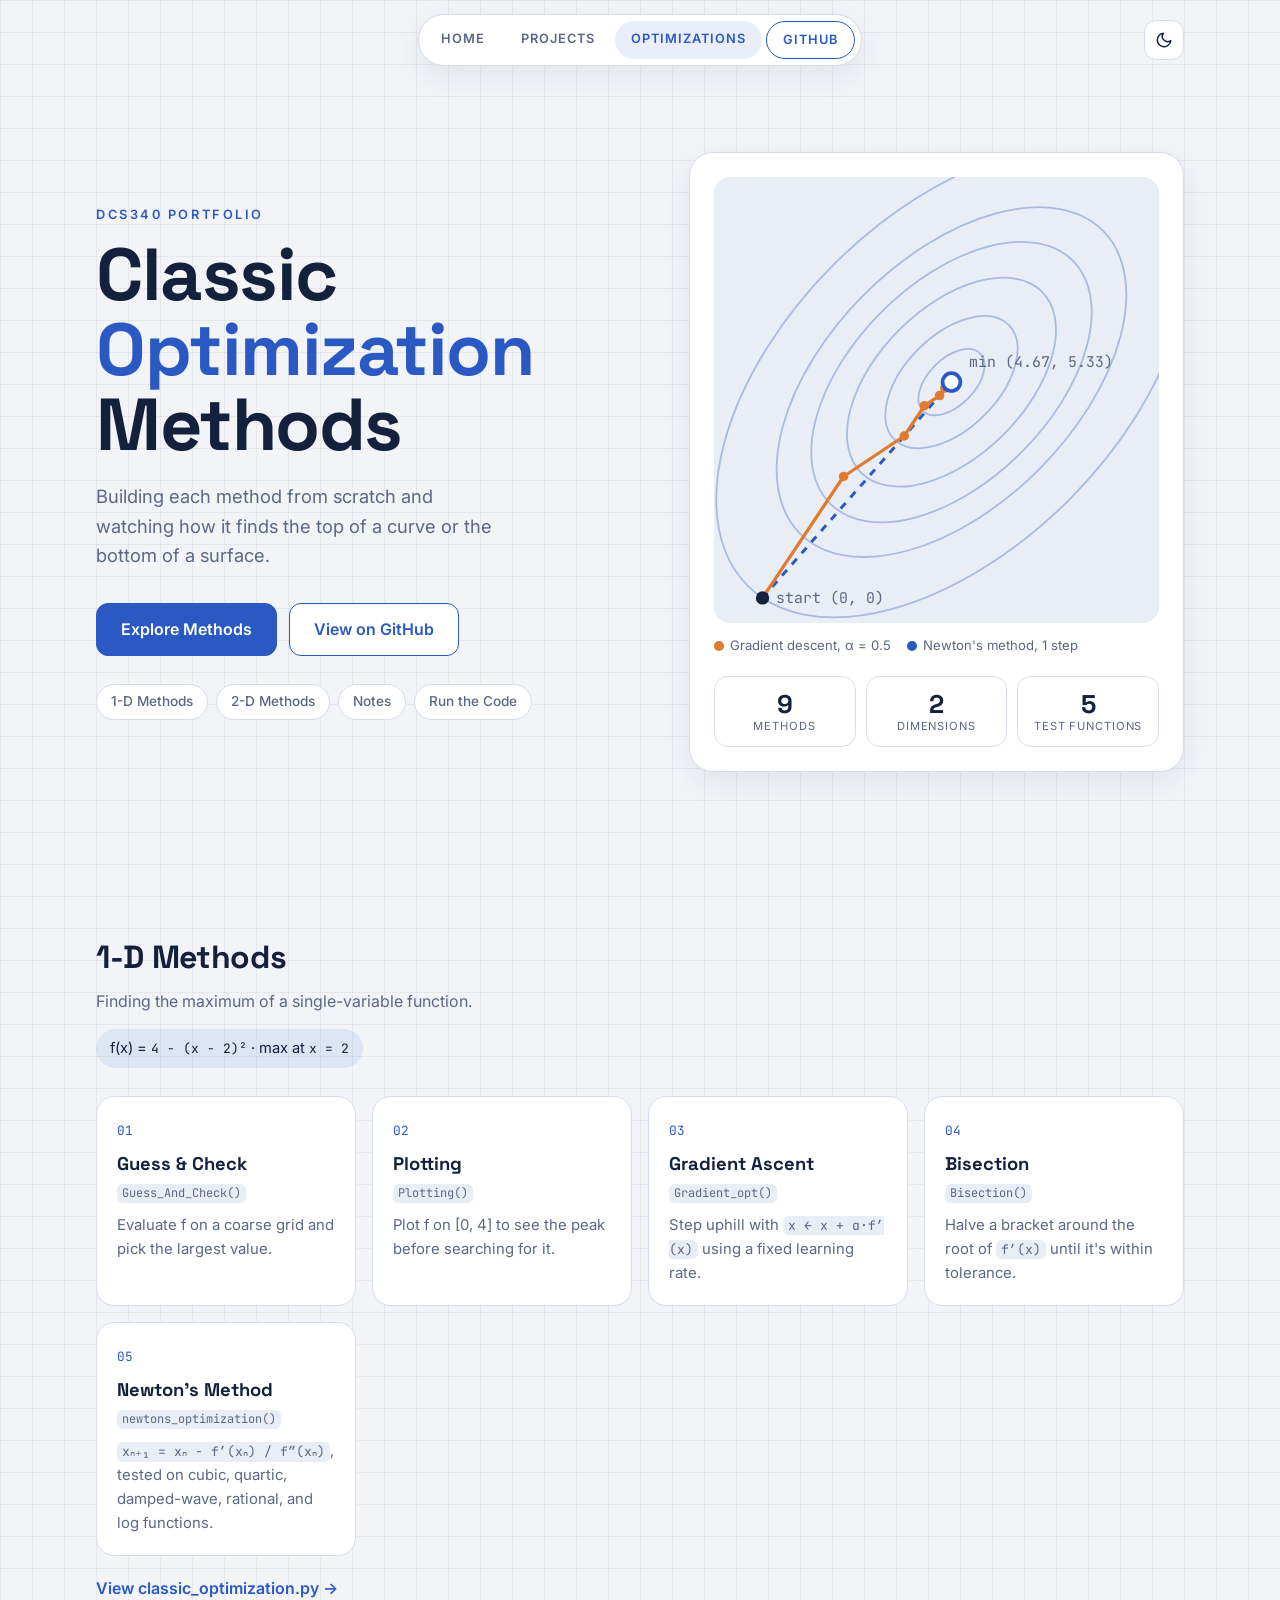
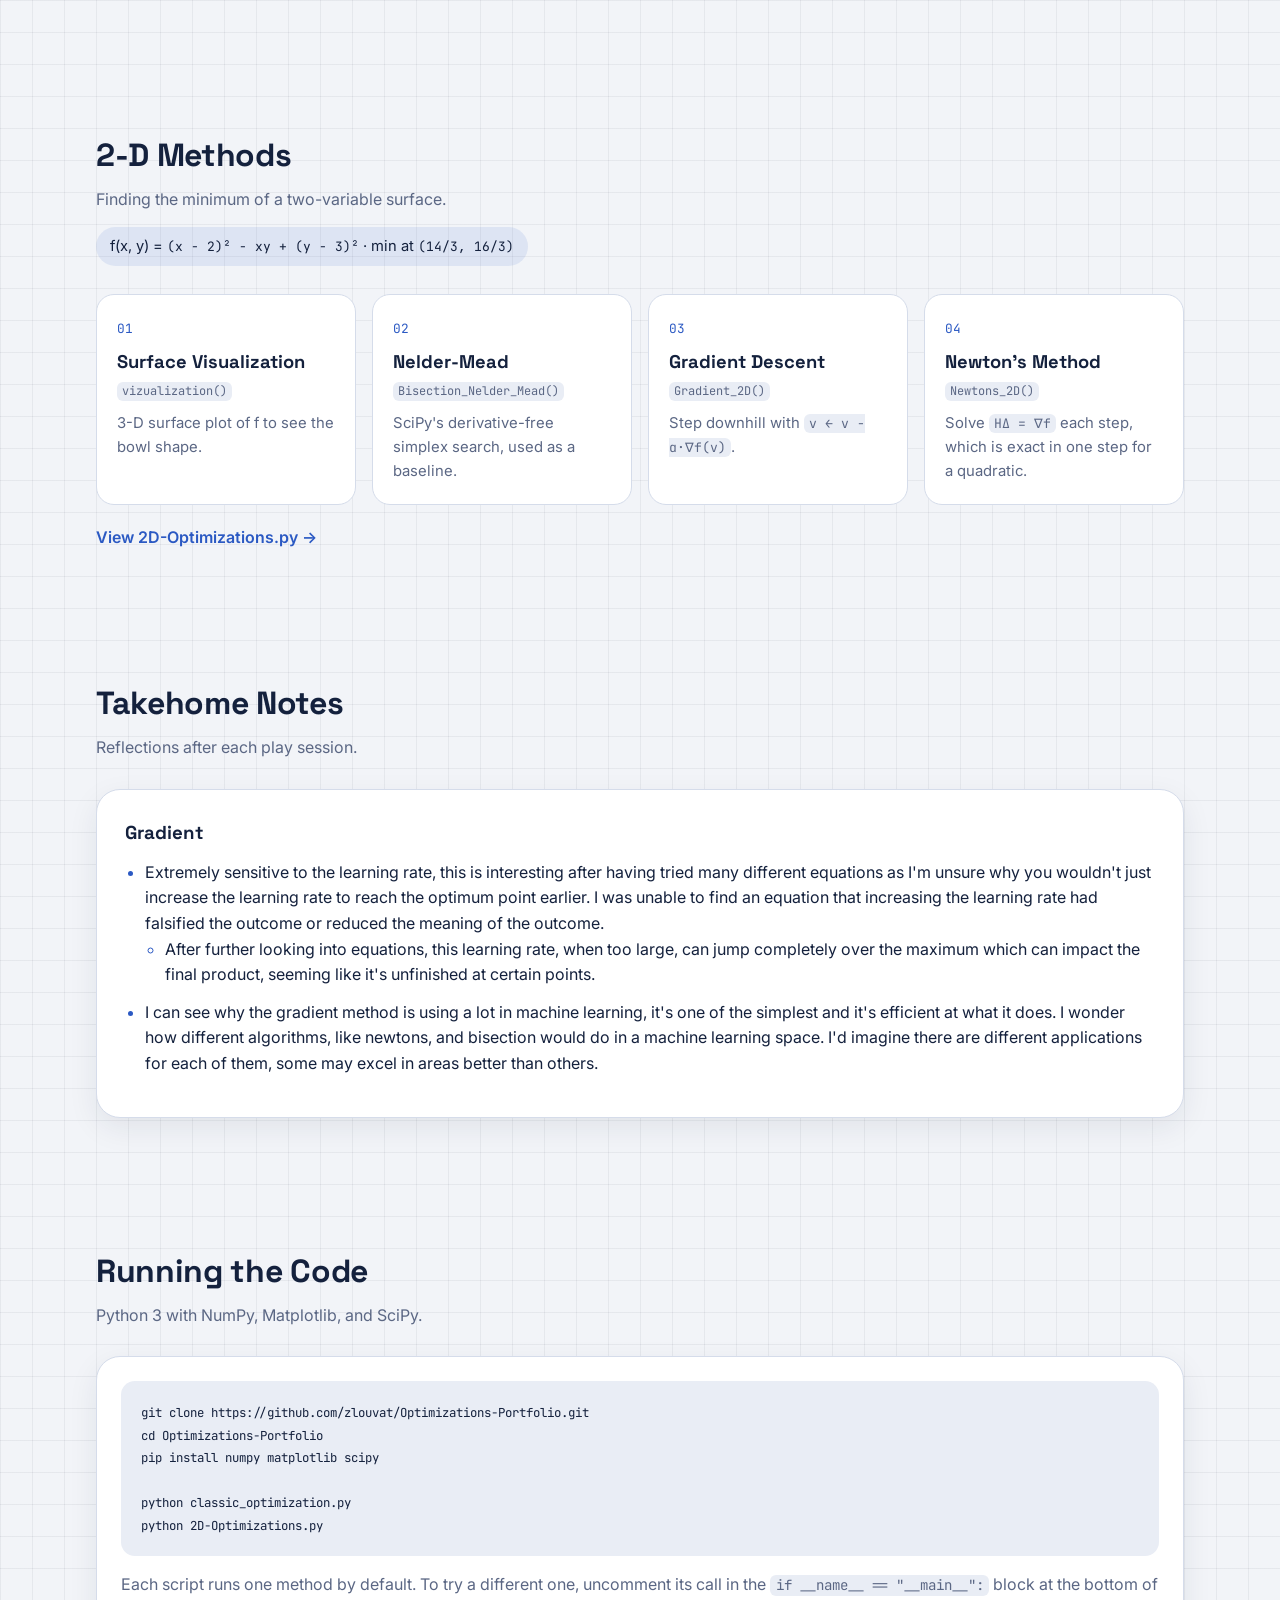
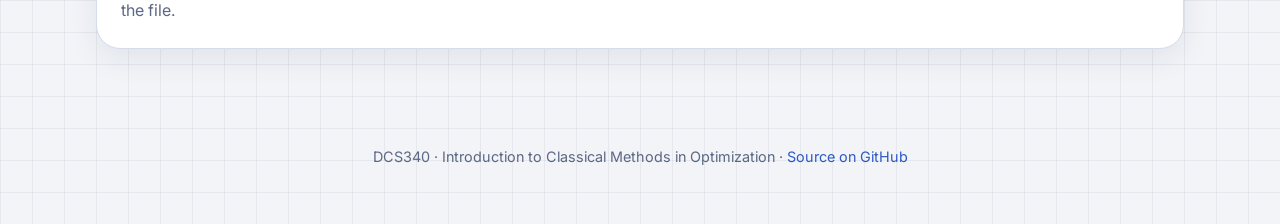
==== optimizations/index.html @ 05fedc68 "Turn landing page into a project hub; move optimizations to its own page" ====
<!DOCTYPE html>
<html lang="en">
<head>
  <meta charset="UTF-8">
  <meta name="viewport" content="width=device-width, initial-scale=1.0">
  <title>Optimizations</title>
  <meta name="description" content="Classic optimization methods explored in 1-D and 2-D.">
  <link rel="preconnect" href="https://fonts.googleapis.com">
  <link rel="preconnect" href="https://fonts.gstatic.com" crossorigin>
  <link href="https://fonts.googleapis.com/css2?family=Space+Grotesk:wght@500;700&family=Inter:wght@400;500;600&family=JetBrains+Mono:wght@400;500&display=swap" rel="stylesheet">
  <link rel="stylesheet" href="../style.css">
  <script>
    try {
      var saved = localStorage.getItem("theme");
      if (saved) document.documentElement.setAttribute("data-theme", saved);
    } catch (e) {}
  </script>
</head>
<body>
  <div class="topbar">
    <div class="wrap">
      <nav class="pill-nav">
        <a href="../">Home</a>
        <a href="../#projects">Projects</a>
        <a class="active" href="../optimizations/">Optimizations</a>
        <a class="gh" href="https://github.com/zlouvat">GitHub</a>
      </nav>
      <button class="theme-btn" id="theme-btn" aria-label="Toggle dark mode">
        <svg width="18" height="18" viewBox="0 0 24 24" fill="none" stroke="currentColor" stroke-width="2" stroke-linecap="round" stroke-linejoin="round"><path d="M21 12.79A9 9 0 1 1 11.21 3 7 7 0 0 0 21 12.79z"/></svg>
      </button>
    </div>
  </div>

  <main class="wrap" id="top">
    <div class="hero">
      <div>
        <p class="eyebrow">DCS340 Portfolio</p>
        <h1>Classic <span>Optimization</span> Methods</h1>
        <p class="sub">Building each method from scratch and watching how it finds the top of a curve or the bottom of a surface.</p>
        <div class="btns">
          <a class="btn primary" href="#one-d">Explore Methods</a>
          <a class="btn ghost" href="https://github.com/zlouvat/Optimizations-Portfolio">View on GitHub</a>
        </div>
        <nav class="subnav">
          <a href="#one-d">1-D Methods</a>
          <a href="#two-d">2-D Methods</a>
          <a href="#notes">Notes</a>
          <a href="#running">Run the Code</a>
        </nav>
      </div>

      <div class="panel">
        <div class="plot">
          <svg viewBox="0 0 300 300" role="img" aria-label="Contour plot of f(x, y) = (x - 2)^2 - xy + (y - 3)^2 with gradient descent and Newton paths from (0, 0) to the minimum">
            <g fill="none" stroke="var(--contour)" stroke-width="1.2" transform="rotate(-45 160 138.2)">
              <ellipse cx="160" cy="138.2" rx="27.3" ry="15.7"/>
              <ellipse cx="160" cy="138.2" rx="54.5" ry="31.5"/>
              <ellipse cx="160" cy="138.2" rx="86.2" ry="49.8"/>
              <ellipse cx="160" cy="138.2" rx="115.7" ry="66.8"/>
              <ellipse cx="160" cy="138.2" rx="144.3" ry="83.3"/>
              <ellipse cx="160" cy="138.2" rx="194.1" ry="112.1"/>
            </g>
            <line x1="32.7" y1="283.6" x2="160" y2="138.2" stroke="var(--accent)" stroke-width="2" stroke-dasharray="5 5"/>
            <polyline fill="none" stroke="var(--path)" stroke-width="2.2" stroke-linejoin="round"
              points="32.7,283.6 87.3,201.8 128.2,174.5 141.8,154.1 152.0,147.3 155.5,142.2 158.0,140.5 158.9,139.2 159.5,138.8 160,138.2"/>
            <g fill="var(--path)">
              <circle cx="87.3" cy="201.8" r="3.2"/>
              <circle cx="128.2" cy="174.5" r="3.2"/>
              <circle cx="141.8" cy="154.1" r="3.2"/>
              <circle cx="152.0" cy="147.3" r="3.2"/>
              <circle cx="155.5" cy="142.2" r="3.2"/>
            </g>
            <circle cx="32.7" cy="283.6" r="4.5" fill="var(--text)"/>
            <circle cx="160" cy="138.2" r="6" fill="var(--surface)" stroke="var(--accent)" stroke-width="2.5"/>
            <text x="42" y="287" font-family="JetBrains Mono, monospace" font-size="10" fill="var(--muted)">start (0, 0)</text>
            <text x="172" y="128" font-family="JetBrains Mono, monospace" font-size="10" fill="var(--muted)">min (4.67, 5.33)</text>
          </svg>
        </div>
        <div class="legend">
          <span><i style="background: var(--path)"></i>Gradient descent, α = 0.5</span>
          <span><i style="background: var(--accent)"></i>Newton's method, 1 step</span>
        </div>
        <div class="stats">
          <div class="stat"><b>9</b><span>Methods</span></div>
          <div class="stat"><b>2</b><span>Dimensions</span></div>
          <div class="stat"><b>5</b><span>Test functions</span></div>
        </div>
      </div>
    </div>

    <section id="one-d">
      <div class="section-head">
        <h2>1-D Methods</h2>
        <p>Finding the maximum of a single-variable function.</p>
        <div class="fn">f(x) = <code>4 − (x − 2)²</code> · max at <code>x = 2</code></div>
      </div>
      <div class="cards">
        <div class="card">
          <span class="num">01</span>
          <h3>Guess &amp; Check</h3>
          <p class="tag"><code>Guess_And_Check()</code></p>
          <p>Evaluate f on a coarse grid and pick the largest value.</p>
        </div>
        <div class="card">
          <span class="num">02</span>
          <h3>Plotting</h3>
          <p class="tag"><code>Plotting()</code></p>
          <p>Plot f on [0, 4] to see the peak before searching for it.</p>
        </div>
        <div class="card">
          <span class="num">03</span>
          <h3>Gradient Ascent</h3>
          <p class="tag"><code>Gradient_opt()</code></p>
          <p>Step uphill with <code>x ← x + α·f′(x)</code> using a fixed learning rate.</p>
        </div>
        <div class="card">
          <span class="num">04</span>
          <h3>Bisection</h3>
          <p class="tag"><code>Bisection()</code></p>
          <p>Halve a bracket around the root of <code>f′(x)</code> until it's within tolerance.</p>
        </div>
        <div class="card">
          <span class="num">05</span>
          <h3>Newton's Method</h3>
          <p class="tag"><code>newtons_optimization()</code></p>
          <p><code>xₙ₊₁ = xₙ − f′(xₙ) / f″(xₙ)</code>, tested on cubic, quartic, damped-wave, rational, and log functions.</p>
        </div>
      </div>
      <a class="file-link" href="https://github.com/zlouvat/Optimizations-Portfolio/blob/main/classic_optimization.py">View classic_optimization.py →</a>
    </section>

    <section id="two-d">
      <div class="section-head">
        <h2>2-D Methods</h2>
        <p>Finding the minimum of a two-variable surface.</p>
        <div class="fn">f(x, y) = <code>(x − 2)² − xy + (y − 3)²</code> · min at <code>(14/3, 16/3)</code></div>
      </div>
      <div class="cards">
        <div class="card">
          <span class="num">01</span>
          <h3>Surface Visualization</h3>
          <p class="tag"><code>vizualization()</code></p>
          <p>3-D surface plot of f to see the bowl shape.</p>
        </div>
        <div class="card">
          <span class="num">02</span>
          <h3>Nelder-Mead</h3>
          <p class="tag"><code>Bisection_Nelder_Mead()</code></p>
          <p>SciPy's derivative-free simplex search, used as a baseline.</p>
        </div>
        <div class="card">
          <span class="num">03</span>
          <h3>Gradient Descent</h3>
          <p class="tag"><code>Gradient_2D()</code></p>
          <p>Step downhill with <code>v ← v − α·∇f(v)</code>.</p>
        </div>
        <div class="card">
          <span class="num">04</span>
          <h3>Newton's Method</h3>
          <p class="tag"><code>Newtons_2D()</code></p>
          <p>Solve <code>HΔ = ∇f</code> each step, which is exact in one step for a quadratic.</p>
        </div>
      </div>
      <a class="file-link" href="https://github.com/zlouvat/Optimizations-Portfolio/blob/main/2D-Optimizations.py">View 2D-Optimizations.py →</a>
    </section>

    <section id="notes">
      <div class="section-head">
        <h2>Takehome Notes</h2>
        <p>Reflections after each play session.</p>
      </div>
      <div class="panel notes">
        <h3>Gradient</h3>
        <ul>
          <li>Extremely sensitive to the learning rate, this is interesting after having tried many different equations as I'm unsure why you wouldn't just increase the learning rate to reach the optimum point earlier. I was unable to find an equation that increasing the learning rate had falsified the outcome or reduced the meaning of the outcome.
            <ul>
              <li>After further looking into equations, this learning rate, when too large, can jump completely over the maximum which can impact the final product, seeming like it's unfinished at certain points.</li>
            </ul>
          </li>
          <li>I can see why the gradient method is using a lot in machine learning, it's one of the simplest and it's efficient at what it does. I wonder how different algorithms, like newtons, and bisection would do in a machine learning space. I'd imagine there are different applications for each of them, some may excel in areas better than others.</li>
        </ul>
      </div>
    </section>

    <section id="running">
      <div class="section-head">
        <h2>Running the Code</h2>
        <p>Python 3 with NumPy, Matplotlib, and SciPy.</p>
      </div>
      <div class="panel run">
        <pre><code>git clone https://github.com/zlouvat/Optimizations-Portfolio.git
cd Optimizations-Portfolio
pip install numpy matplotlib scipy

python classic_optimization.py
python 2D-Optimizations.py</code></pre>
        <p>Each script runs one method by default. To try a different one, uncomment its call in the <code>if __name__ == "__main__":</code> block at the bottom of the file.</p>
      </div>
    </section>
  </main>

  <footer>
    <div class="wrap">
      DCS340 · Introduction to Classical Methods in Optimization · <a href="https://github.com/zlouvat/Optimizations-Portfolio">Source on GitHub</a>
    </div>
  </footer>

  <script src="../theme.js"></script>
</body>
</html>
---- style.css ----
:root {
  --bg: #f2f4f8;
  --grid: rgba(20, 33, 61, 0.06);
  --surface: #ffffff;
  --surface-2: #e9edf5;
  --text: #14213d;
  --muted: #5b6784;
  --border: #d5dcea;
  --accent: #2b59c3;
  --accent-ink: #ffffff;
  --accent-soft: rgba(43, 89, 195, 0.1);
  --path: #e07a2f;
  --contour: rgba(43, 89, 195, 0.35);
  --shadow: 0 10px 30px rgba(20, 33, 61, 0.08);
}
:root[data-theme="dark"] {
  --bg: #0e131c;
  --grid: rgba(231, 235, 243, 0.05);
  --surface: #161d2a;
  --surface-2: #1d2636;
  --text: #e7ebf3;
  --muted: #97a3bd;
  --border: #2a3448;
  --accent: #7ea2ff;
  --accent-ink: #0e131c;
  --accent-soft: rgba(126, 162, 255, 0.12);
  --path: #f29a55;
  --contour: rgba(126, 162, 255, 0.35);
  --shadow: 0 10px 30px rgba(0, 0, 0, 0.35);
}
@media (prefers-color-scheme: dark) {
  :root:not([data-theme="light"]) {
    --bg: #0e131c;
    --grid: rgba(231, 235, 243, 0.05);
    --surface: #161d2a;
    --surface-2: #1d2636;
    --text: #e7ebf3;
    --muted: #97a3bd;
    --border: #2a3448;
    --accent: #7ea2ff;
    --accent-ink: #0e131c;
    --accent-soft: rgba(126, 162, 255, 0.12);
    --path: #f29a55;
    --contour: rgba(126, 162, 255, 0.35);
    --shadow: 0 10px 30px rgba(0, 0, 0, 0.35);
  }
}

* { box-sizing: border-box; }
html { scroll-behavior: smooth; }
body {
  margin: 0;
  background-color: var(--bg);
  background-image:
    linear-gradient(var(--grid) 1px, transparent 1px),
    linear-gradient(90deg, var(--grid) 1px, transparent 1px);
  background-size: 32px 32px;
  color: var(--text);
  font-family: "Inter", system-ui, sans-serif;
  line-height: 1.6;
}
a { color: var(--accent); text-decoration: none; }
code, pre {
  font-family: "JetBrains Mono", ui-monospace, monospace;
  font-size: 0.88em;
}
code {
  background: var(--surface-2);
  padding: 0.1em 0.4em;
  border-radius: 6px;
}
.wrap { max-width: 1120px; margin: 0 auto; padding: 0 16px; }

.topbar {
  position: sticky;
  top: 0;
  z-index: 10;
  padding: 14px 0;
}
.topbar .wrap { display: flex; justify-content: center; position: relative; }
.pill-nav {
  display: flex;
  gap: 4px;
  padding: 6px;
  background: var(--surface);
  border: 1px solid var(--border);
  border-radius: 999px;
  box-shadow: var(--shadow);
  overflow-x: auto;
  max-width: calc(100% - 56px);
}
.pill-nav a {
  padding: 8px 16px;
  border-radius: 999px;
  color: var(--muted);
  font-size: 0.8rem;
  font-weight: 600;
  letter-spacing: 0.08em;
  text-transform: uppercase;
  white-space: nowrap;
}
.pill-nav a:hover { background: var(--surface-2); color: var(--text); }
.pill-nav a.gh { border: 1px solid var(--accent); color: var(--accent); }
.theme-btn {
  position: absolute;
  right: 16px;
  top: 50%;
  transform: translateY(-50%);
  width: 40px;
  height: 40px;
  border-radius: 12px;
  border: 1px solid var(--border);
  background: var(--surface);
  color: var(--text);
  cursor: pointer;
  display: grid;
  place-items: center;
}

.hero {
  display: grid;
  grid-template-columns: 1.1fr 1fr;
  gap: 48px;
  align-items: center;
  padding: 72px 0 96px;
}
.eyebrow {
  margin: 0 0 12px;
  color: var(--accent);
  font-size: 0.8rem;
  font-weight: 600;
  letter-spacing: 0.2em;
  text-transform: uppercase;
}
.hero h1 {
  margin: 0 0 20px;
  font-family: "Space Grotesk", sans-serif;
  font-weight: 700;
  font-size: clamp(2.6rem, 6vw, 4.6rem);
  line-height: 1.02;
  letter-spacing: -0.02em;
}
.hero h1 span { color: var(--accent); }
.hero .sub {
  margin: 0 0 32px;
  max-width: 34ch;
  color: var(--muted);
  font-size: 1.15rem;
}
.btns { display: flex; flex-wrap: wrap; gap: 12px; }
.btn {
  padding: 13px 24px;
  border-radius: 12px;
  font-weight: 600;
  border: 1.5px solid var(--accent);
}
.btn.primary { background: var(--accent); color: var(--accent-ink); }
.btn.ghost { color: var(--accent); background: var(--surface); }

.panel {
  background: var(--surface);
  border: 1px solid var(--border);
  border-radius: 24px;
  padding: 24px;
  box-shadow: var(--shadow);
}
.plot {
  background: var(--surface-2);
  border-radius: 16px;
  overflow: hidden;
}
.plot svg { display: block; width: 100%; height: auto; }
.legend {
  display: flex;
  flex-wrap: wrap;
  gap: 16px;
  margin: 12px 0 20px;
  color: var(--muted);
  font-size: 0.82rem;
}
.legend i {
  display: inline-block;
  width: 10px;
  height: 10px;
  border-radius: 50%;
  margin-right: 6px;
  vertical-align: middle;
}
.stats { display: grid; grid-template-columns: repeat(3, 1fr); gap: 10px; }
.stat {
  text-align: center;
  padding: 12px 6px;
  border: 1px solid var(--border);
  border-radius: 14px;
}
.stat b {
  display: block;
  font-family: "Space Grotesk", sans-serif;
  font-size: 1.6rem;
  line-height: 1.2;
}
.stat span {
  display: block;
  line-height: 1.3;
  color: var(--muted);
  font-size: 0.7rem;
  letter-spacing: 0.08em;
  text-transform: uppercase;
}

section { padding: 64px 0; }
.section-head { margin-bottom: 28px; }
.section-head h2 {
  margin: 0 0 6px;
  font-family: "Space Grotesk", sans-serif;
  font-size: 2rem;
  letter-spacing: -0.01em;
}
.section-head p { margin: 0; color: var(--muted); }
.fn {
  display: inline-block;
  margin-top: 14px;
  padding: 8px 14px;
  border-radius: 999px;
  background: var(--accent-soft);
  font-size: 0.92rem;
}
.fn code { background: none; padding: 0; }

.cards { display: grid; grid-template-columns: repeat(auto-fill, minmax(250px, 1fr)); gap: 16px; }
.card {
  background: var(--surface);
  border: 1px solid var(--border);
  border-radius: 18px;
  padding: 20px;
  transition: transform 0.15s ease, box-shadow 0.15s ease;
}
.card:hover { transform: translateY(-3px); box-shadow: var(--shadow); }
.card .num {
  color: var(--accent);
  font-family: "JetBrains Mono", monospace;
  font-size: 0.8rem;
}
.card h3 { margin: 6px 0 4px; font-family: "Space Grotesk", sans-serif; font-size: 1.15rem; }
.card .tag { margin: 0 0 10px; font-size: 0.85rem; }
.card p { margin: 0; color: var(--muted); font-size: 0.93rem; }
.file-link { display: inline-block; margin-top: 20px; font-weight: 600; }

.notes { padding: 28px; }
.notes h3 { margin: 0 0 12px; font-family: "Space Grotesk", sans-serif; }
.notes ul { margin: 0; padding-left: 20px; }
.notes li { margin-bottom: 12px; }
.notes li::marker { color: var(--accent); }

pre {
  margin: 0 0 16px;
  padding: 20px;
  background: var(--surface-2);
  border-radius: 14px;
  overflow-x: auto;
}
pre code { background: none; padding: 0; }
.run p { margin: 0; color: var(--muted); }

footer { padding: 32px 0 56px; color: var(--muted); font-size: 0.9rem; text-align: center; }

.hero > * { min-width: 0; }

@media (max-width: 860px) {
  .hero { grid-template-columns: minmax(0, 1fr); padding: 40px 0 56px; gap: 36px; }
  .topbar .wrap { justify-content: flex-start; }
}
@media (max-width: 480px) {
  .hero h1 { font-size: 2.3rem; }
  .pill-nav a { padding: 8px 12px; }
  .panel { padding: 16px; }
  .stat b { font-size: 1.3rem; }
  .stat span { font-size: 0.62rem; letter-spacing: 0.04em; }
}

.pill-nav a.active { background: var(--accent-soft); color: var(--accent); }

.subnav { display: flex; flex-wrap: wrap; gap: 8px; margin-top: 28px; }
.subnav a {
  padding: 6px 14px;
  border: 1px solid var(--border);
  border-radius: 999px;
  background: var(--surface);
  color: var(--muted);
  font-size: 0.85rem;
  font-weight: 500;
}
.subnav a:hover { color: var(--accent); border-color: var(--accent); }

.now { margin: 0; padding: 0; list-style: none; }
.now li { padding: 14px 0; border-bottom: 1px solid var(--border); }
.now li:first-child { padding-top: 0; }
.now li:last-child { border-bottom: none; padding-bottom: 0; }
.now .label {
  display: block;
  color: var(--muted);
  font-size: 0.72rem;
  font-weight: 600;
  letter-spacing: 0.12em;
  text-transform: uppercase;
}
.now .value { font-weight: 500; }

.projects { display: grid; grid-template-columns: repeat(auto-fill, minmax(320px, 1fr)); gap: 20px; }
.project {
  display: flex;
  flex-direction: column;
  background: var(--surface);
  border: 1px solid var(--border);
  border-radius: 20px;
  overflow: hidden;
  color: var(--text);
  transition: transform 0.15s ease, box-shadow 0.15s ease;
}
.project:hover { transform: translateY(-4px); box-shadow: var(--shadow); text-decoration: none; }
.project .thumb { background: var(--surface-2); border-bottom: 1px solid var(--border); }
.project .thumb svg { display: block; width: 100%; height: auto; }
.project .body { padding: 20px; display: flex; flex-direction: column; flex: 1; }
.project h3 { margin: 0 0 6px; font-family: "Space Grotesk", sans-serif; font-size: 1.25rem; }
.project p { margin: 0 0 16px; color: var(--muted); font-size: 0.95rem; }
.chips { display: flex; flex-wrap: wrap; gap: 6px; margin-top: auto; }
.chip {
  padding: 3px 10px;
  border-radius: 999px;
  background: var(--accent-soft);
  color: var(--accent);
  font-size: 0.75rem;
  font-weight: 600;
}
.project .go { margin-top: 16px; color: var(--accent); font-weight: 600; font-size: 0.92rem; }
@media (max-width: 480px) {
  .projects { grid-template-columns: minmax(0, 1fr); }
}
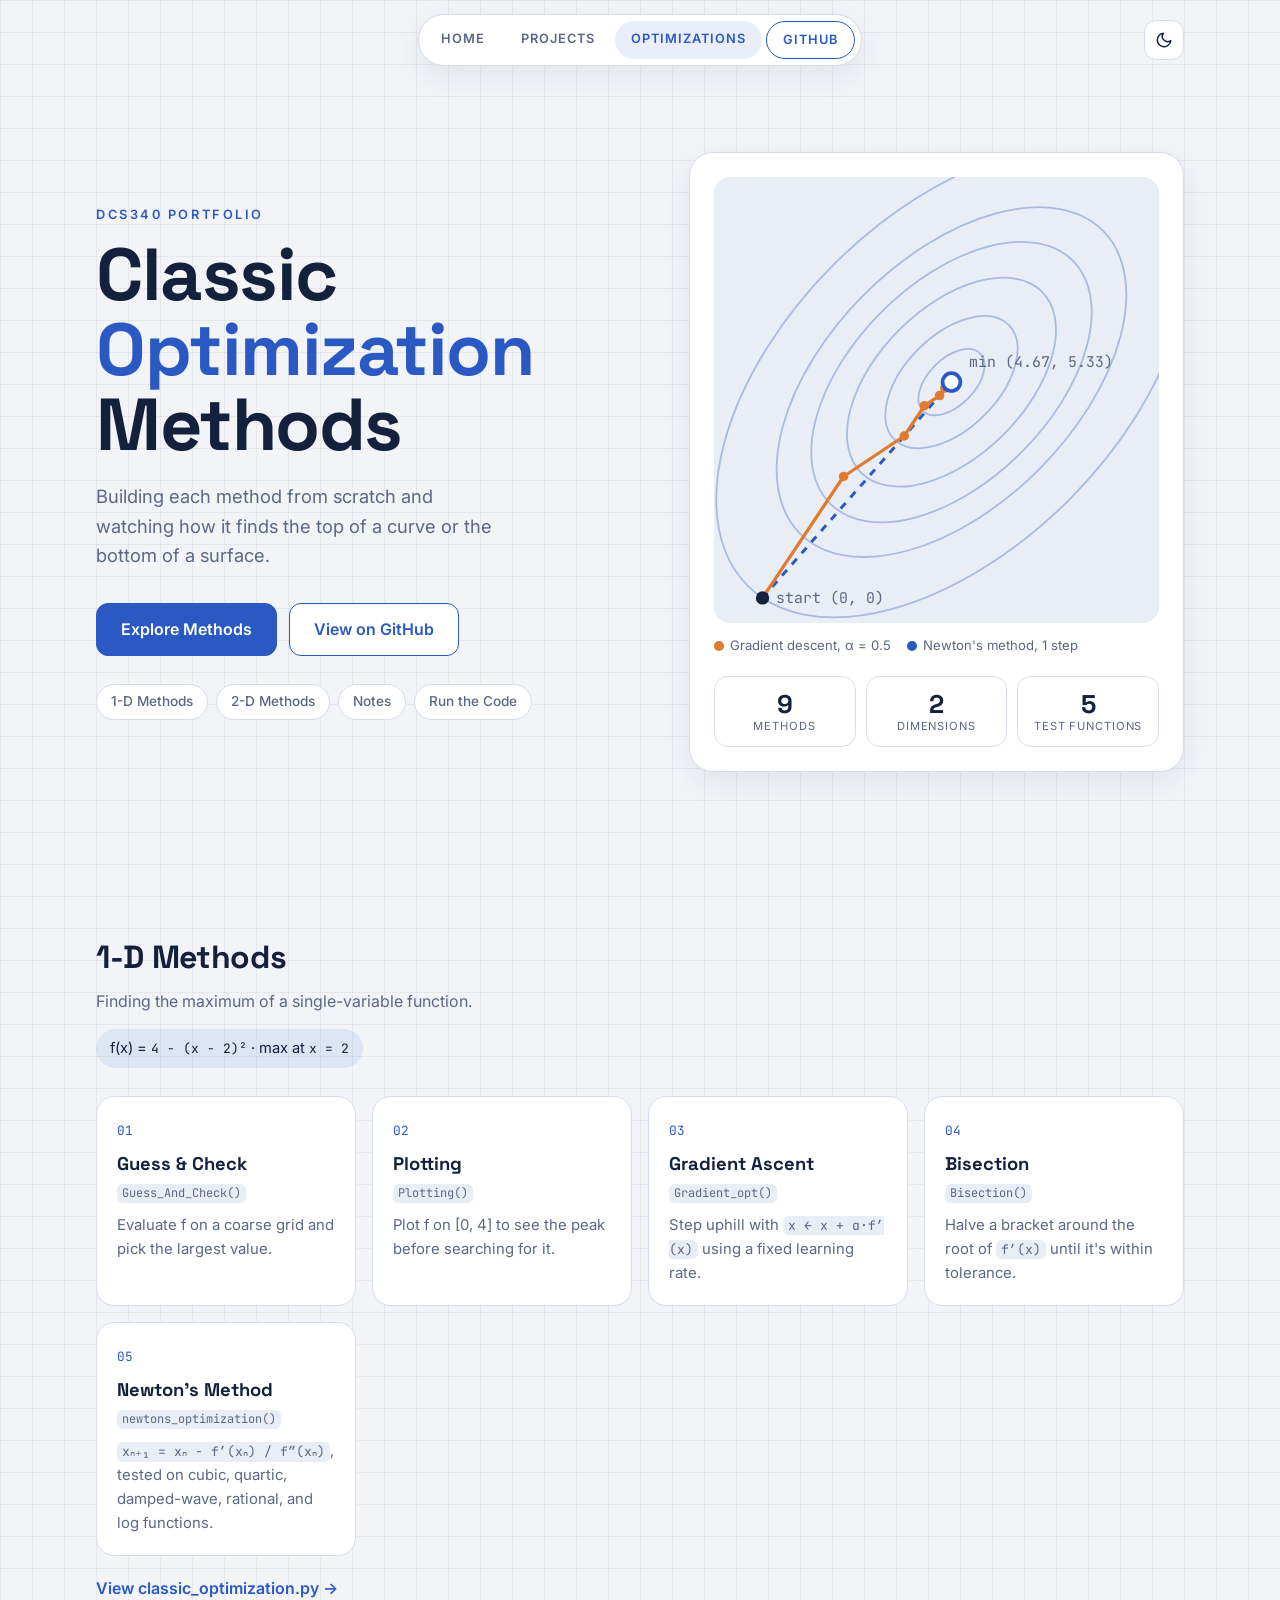
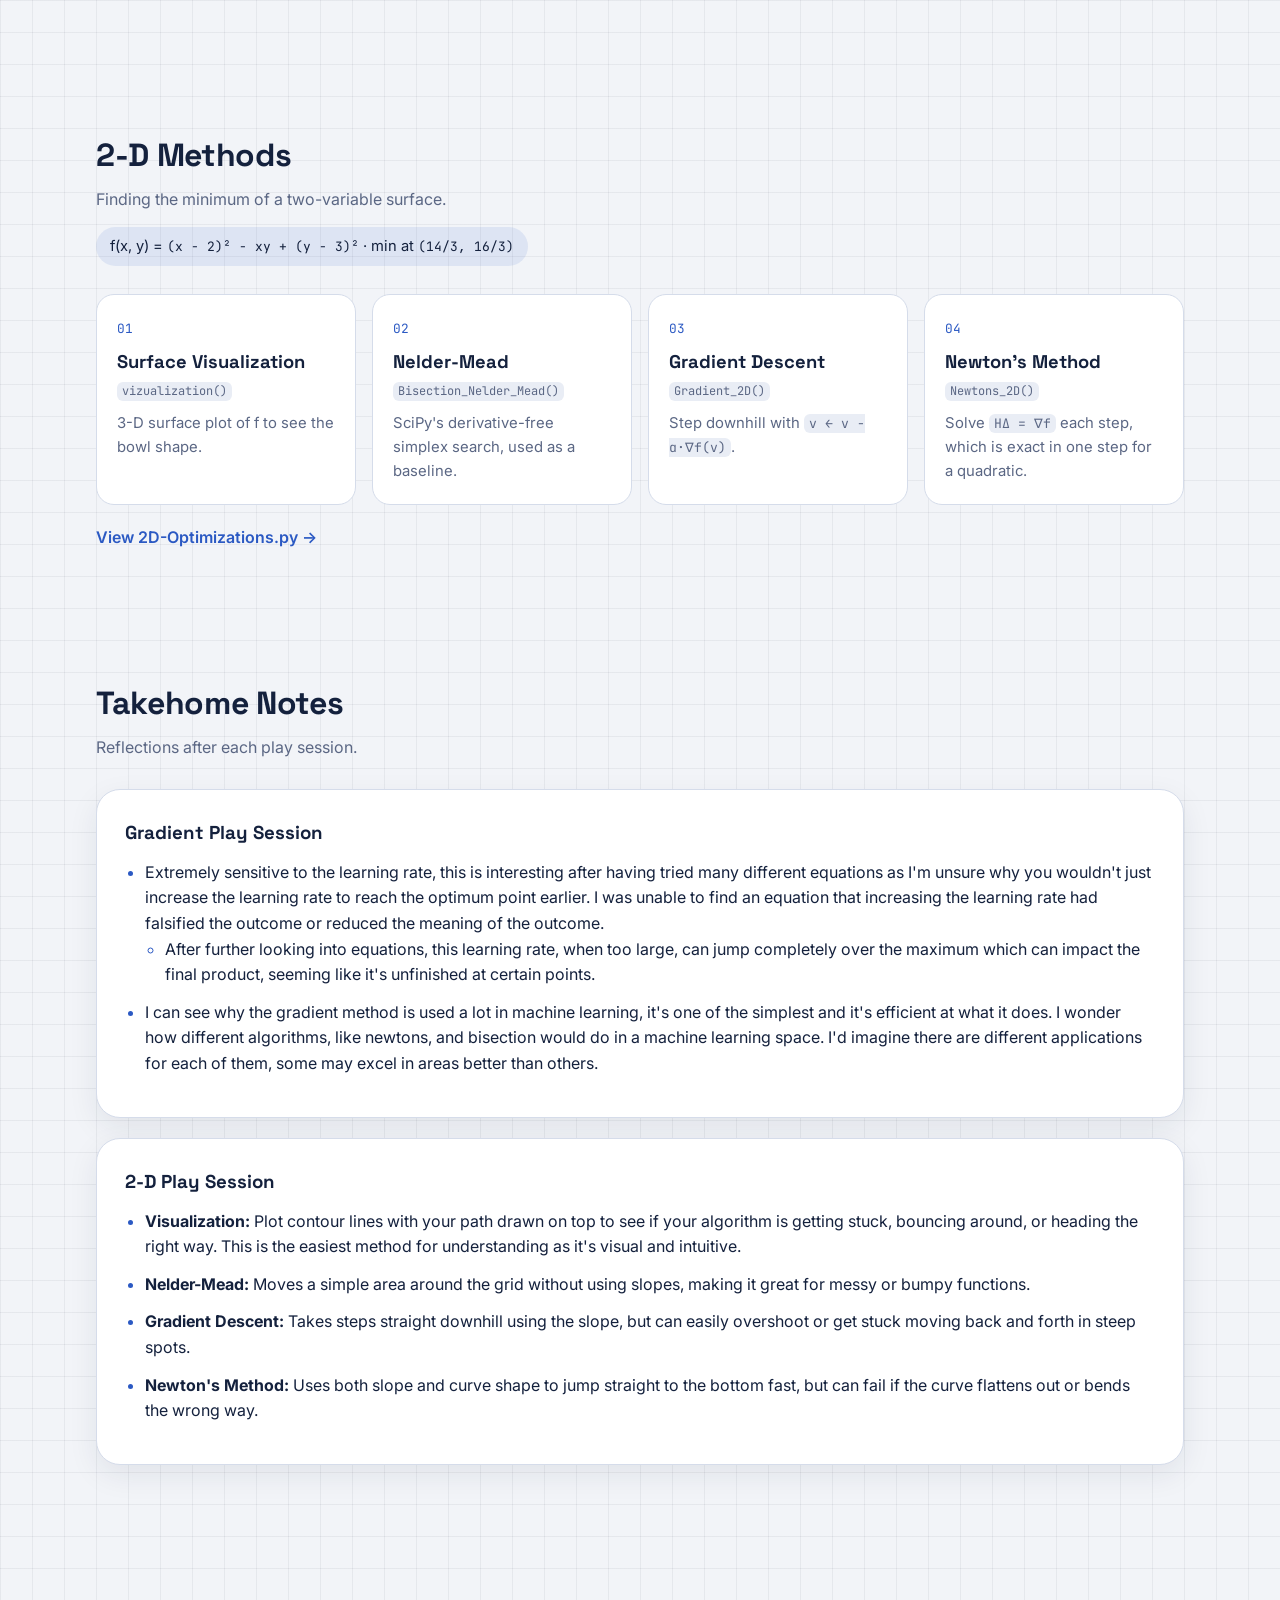
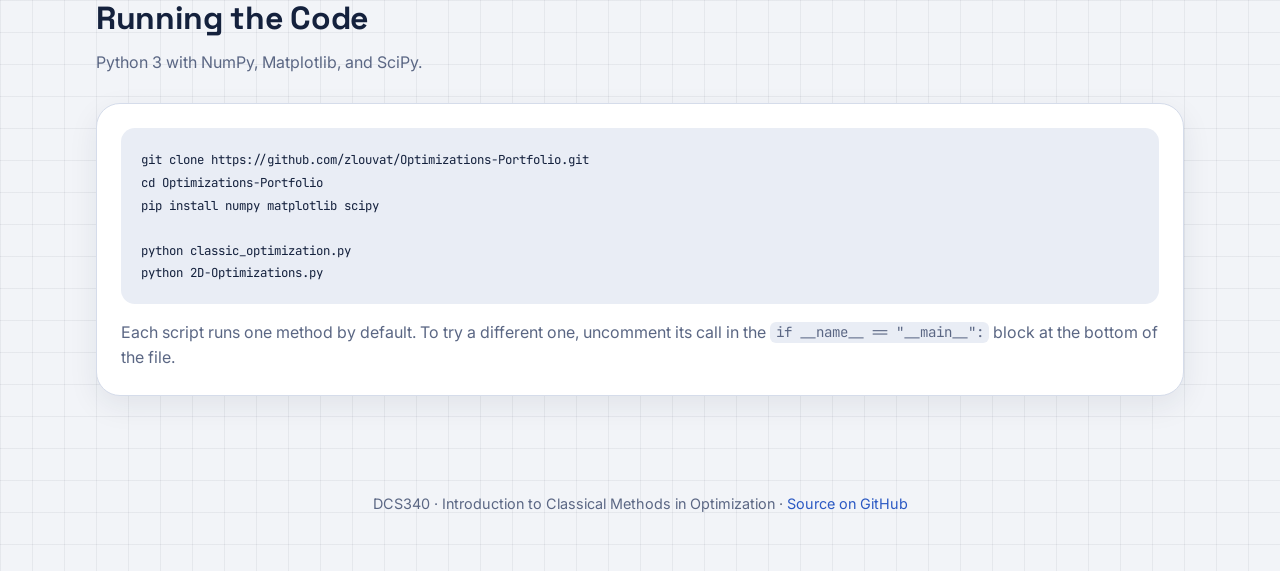
==== commit 00773486: "Add 2-D play session notes to optimizations page Co-Authored-By: Claude Opus 5.5 (1M context) <norep" ====
--- a/optimizations/index.html
+++ b/optimizations/index.html
@@ -1,210 +1,362 @@
-<!DOCTYPE html>
+<!doctype html>
 <html lang="en">
-<head>
-  <meta charset="UTF-8">
-  <meta name="viewport" content="width=device-width, initial-scale=1.0">
-  <title>Optimizations</title>
-  <meta name="description" content="Classic optimization methods explored in 1-D and 2-D.">
-  <link rel="preconnect" href="https://fonts.googleapis.com">
-  <link rel="preconnect" href="https://fonts.gstatic.com" crossorigin>
-  <link href="https://fonts.googleapis.com/css2?family=Space+Grotesk:wght@500;700&family=Inter:wght@400;500;600&family=JetBrains+Mono:wght@400;500&display=swap" rel="stylesheet">
-  <link rel="stylesheet" href="../style.css">
-  <script>
-    try {
-      var saved = localStorage.getItem("theme");
-      if (saved) document.documentElement.setAttribute("data-theme", saved);
-    } catch (e) {}
-  </script>
-</head>
-<body>
-  <div class="topbar">
-    <div class="wrap">
-      <nav class="pill-nav">
-        <a href="../">Home</a>
-        <a href="../#projects">Projects</a>
-        <a class="active" href="../optimizations/">Optimizations</a>
-        <a class="gh" href="https://github.com/zlouvat">GitHub</a>
-      </nav>
-      <button class="theme-btn" id="theme-btn" aria-label="Toggle dark mode">
-        <svg width="18" height="18" viewBox="0 0 24 24" fill="none" stroke="currentColor" stroke-width="2" stroke-linecap="round" stroke-linejoin="round"><path d="M21 12.79A9 9 0 1 1 11.21 3 7 7 0 0 0 21 12.79z"/></svg>
-      </button>
-    </div>
-  </div>
-
-  <main class="wrap" id="top">
-    <div class="hero">
-      <div>
-        <p class="eyebrow">DCS340 Portfolio</p>
-        <h1>Classic <span>Optimization</span> Methods</h1>
-        <p class="sub">Building each method from scratch and watching how it finds the top of a curve or the bottom of a surface.</p>
-        <div class="btns">
-          <a class="btn primary" href="#one-d">Explore Methods</a>
-          <a class="btn ghost" href="https://github.com/zlouvat/Optimizations-Portfolio">View on GitHub</a>
-        </div>
-        <nav class="subnav">
-          <a href="#one-d">1-D Methods</a>
-          <a href="#two-d">2-D Methods</a>
-          <a href="#notes">Notes</a>
-          <a href="#running">Run the Code</a>
+  <head>
+    <meta charset="UTF-8" />
+    <meta name="viewport" content="width=device-width, initial-scale=1.0" />
+    <title>Optimizations</title>
+    <meta
+      name="description"
+      content="Classic optimization methods explored in 1-D and 2-D."
+    />
+    <link rel="preconnect" href="https://fonts.googleapis.com" />
+    <link rel="preconnect" href="https://fonts.gstatic.com" crossorigin />
+    <link
+      href="https://fonts.googleapis.com/css2?family=Space+Grotesk:wght@500;700&family=Inter:wght@400;500;600&family=JetBrains+Mono:wght@400;500&display=swap"
+      rel="stylesheet"
+    />
+    <link rel="stylesheet" href="../style.css" />
+    <script>
+      try {
+        var saved = localStorage.getItem("theme");
+        if (saved) document.documentElement.setAttribute("data-theme", saved);
+      } catch (e) {}
+    </script>
+  </head>
+  <body>
+    <div class="topbar">
+      <div class="wrap">
+        <nav class="pill-nav">
+          <a href="../index.html">Home</a>
+          <a href="../index.html#projects">Projects</a>
+          <a class="active" href="index.html">Optimizations</a>
+          <a class="gh" href="https://github.com/zlouvat">GitHub</a>
         </nav>
-      </div>
-
-      <div class="panel">
-        <div class="plot">
-          <svg viewBox="0 0 300 300" role="img" aria-label="Contour plot of f(x, y) = (x - 2)^2 - xy + (y - 3)^2 with gradient descent and Newton paths from (0, 0) to the minimum">
-            <g fill="none" stroke="var(--contour)" stroke-width="1.2" transform="rotate(-45 160 138.2)">
-              <ellipse cx="160" cy="138.2" rx="27.3" ry="15.7"/>
-              <ellipse cx="160" cy="138.2" rx="54.5" ry="31.5"/>
-              <ellipse cx="160" cy="138.2" rx="86.2" ry="49.8"/>
-              <ellipse cx="160" cy="138.2" rx="115.7" ry="66.8"/>
-              <ellipse cx="160" cy="138.2" rx="144.3" ry="83.3"/>
-              <ellipse cx="160" cy="138.2" rx="194.1" ry="112.1"/>
-            </g>
-            <line x1="32.7" y1="283.6" x2="160" y2="138.2" stroke="var(--accent)" stroke-width="2" stroke-dasharray="5 5"/>
-            <polyline fill="none" stroke="var(--path)" stroke-width="2.2" stroke-linejoin="round"
-              points="32.7,283.6 87.3,201.8 128.2,174.5 141.8,154.1 152.0,147.3 155.5,142.2 158.0,140.5 158.9,139.2 159.5,138.8 160,138.2"/>
-            <g fill="var(--path)">
-              <circle cx="87.3" cy="201.8" r="3.2"/>
-              <circle cx="128.2" cy="174.5" r="3.2"/>
-              <circle cx="141.8" cy="154.1" r="3.2"/>
-              <circle cx="152.0" cy="147.3" r="3.2"/>
-              <circle cx="155.5" cy="142.2" r="3.2"/>
-            </g>
-            <circle cx="32.7" cy="283.6" r="4.5" fill="var(--text)"/>
-            <circle cx="160" cy="138.2" r="6" fill="var(--surface)" stroke="var(--accent)" stroke-width="2.5"/>
-            <text x="42" y="287" font-family="JetBrains Mono, monospace" font-size="10" fill="var(--muted)">start (0, 0)</text>
-            <text x="172" y="128" font-family="JetBrains Mono, monospace" font-size="10" fill="var(--muted)">min (4.67, 5.33)</text>
+        <button class="theme-btn" id="theme-btn" aria-label="Toggle dark mode">
+          <svg
+            width="18"
+            height="18"
+            viewBox="0 0 24 24"
+            fill="none"
+            stroke="currentColor"
+            stroke-width="2"
+            stroke-linecap="round"
+            stroke-linejoin="round"
+          >
+            <path d="M21 12.79A9 9 0 1 1 11.21 3 7 7 0 0 0 21 12.79z" />
           </svg>
-        </div>
-        <div class="legend">
-          <span><i style="background: var(--path)"></i>Gradient descent, α = 0.5</span>
-          <span><i style="background: var(--accent)"></i>Newton's method, 1 step</span>
-        </div>
-        <div class="stats">
-          <div class="stat"><b>9</b><span>Methods</span></div>
-          <div class="stat"><b>2</b><span>Dimensions</span></div>
-          <div class="stat"><b>5</b><span>Test functions</span></div>
-        </div>
+        </button>
       </div>
     </div>
 
-    <section id="one-d">
-      <div class="section-head">
-        <h2>1-D Methods</h2>
-        <p>Finding the maximum of a single-variable function.</p>
-        <div class="fn">f(x) = <code>4 − (x − 2)²</code> · max at <code>x = 2</code></div>
+    <main class="wrap" id="top">
+      <div class="hero">
+        <div>
+          <p class="eyebrow">DCS340 Portfolio</p>
+          <h1>Classic <span>Optimization</span> Methods</h1>
+          <p class="sub">
+            Building each method from scratch and watching how it finds the top
+            of a curve or the bottom of a surface.
+          </p>
+          <div class="btns">
+            <a class="btn primary" href="#one-d">Explore Methods</a>
+            <a
+              class="btn ghost"
+              href="https://github.com/zlouvat/Optimizations-Portfolio"
+              >View on GitHub</a
+            >
+          </div>
+          <nav class="subnav">
+            <a href="#one-d">1-D Methods</a>
+            <a href="#two-d">2-D Methods</a>
+            <a href="#notes">Notes</a>
+            <a href="#running">Run the Code</a>
+          </nav>
+        </div>
+
+        <div class="panel">
+          <div class="plot">
+            <svg
+              viewBox="0 0 300 300"
+              role="img"
+              aria-label="Contour plot of f(x, y) = (x - 2)^2 - xy + (y - 3)^2 with gradient descent and Newton paths from (0, 0) to the minimum"
+            >
+              <g
+                fill="none"
+                stroke="var(--contour)"
+                stroke-width="1.2"
+                transform="rotate(-45 160 138.2)"
+              >
+                <ellipse cx="160" cy="138.2" rx="27.3" ry="15.7" />
+                <ellipse cx="160" cy="138.2" rx="54.5" ry="31.5" />
+                <ellipse cx="160" cy="138.2" rx="86.2" ry="49.8" />
+                <ellipse cx="160" cy="138.2" rx="115.7" ry="66.8" />
+                <ellipse cx="160" cy="138.2" rx="144.3" ry="83.3" />
+                <ellipse cx="160" cy="138.2" rx="194.1" ry="112.1" />
+              </g>
+              <line
+                x1="32.7"
+                y1="283.6"
+                x2="160"
+                y2="138.2"
+                stroke="var(--accent)"
+                stroke-width="2"
+                stroke-dasharray="5 5"
+              />
+              <polyline
+                fill="none"
+                stroke="var(--path)"
+                stroke-width="2.2"
+                stroke-linejoin="round"
+                points="32.7,283.6 87.3,201.8 128.2,174.5 141.8,154.1 152.0,147.3 155.5,142.2 158.0,140.5 158.9,139.2 159.5,138.8 160,138.2"
+              />
+              <g fill="var(--path)">
+                <circle cx="87.3" cy="201.8" r="3.2" />
+                <circle cx="128.2" cy="174.5" r="3.2" />
+                <circle cx="141.8" cy="154.1" r="3.2" />
+                <circle cx="152.0" cy="147.3" r="3.2" />
+                <circle cx="155.5" cy="142.2" r="3.2" />
+              </g>
+              <circle cx="32.7" cy="283.6" r="4.5" fill="var(--text)" />
+              <circle
+                cx="160"
+                cy="138.2"
+                r="6"
+                fill="var(--surface)"
+                stroke="var(--accent)"
+                stroke-width="2.5"
+              />
+              <text
+                x="42"
+                y="287"
+                font-family="JetBrains Mono, monospace"
+                font-size="10"
+                fill="var(--muted)"
+              >
+                start (0, 0)
+              </text>
+              <text
+                x="172"
+                y="128"
+                font-family="JetBrains Mono, monospace"
+                font-size="10"
+                fill="var(--muted)"
+              >
+                min (4.67, 5.33)
+              </text>
+            </svg>
+          </div>
+          <div class="legend">
+            <span
+              ><i style="background: var(--path)"></i>Gradient descent, α =
+              0.5</span
+            >
+            <span
+              ><i style="background: var(--accent)"></i>Newton's method, 1
+              step</span
+            >
+          </div>
+          <div class="stats">
+            <div class="stat"><b>9</b><span>Methods</span></div>
+            <div class="stat"><b>2</b><span>Dimensions</span></div>
+            <div class="stat"><b>5</b><span>Test functions</span></div>
+          </div>
+        </div>
       </div>
-      <div class="cards">
-        <div class="card">
-          <span class="num">01</span>
-          <h3>Guess &amp; Check</h3>
-          <p class="tag"><code>Guess_And_Check()</code></p>
-          <p>Evaluate f on a coarse grid and pick the largest value.</p>
-        </div>
-        <div class="card">
-          <span class="num">02</span>
-          <h3>Plotting</h3>
-          <p class="tag"><code>Plotting()</code></p>
-          <p>Plot f on [0, 4] to see the peak before searching for it.</p>
-        </div>
-        <div class="card">
-          <span class="num">03</span>
-          <h3>Gradient Ascent</h3>
-          <p class="tag"><code>Gradient_opt()</code></p>
-          <p>Step uphill with <code>x ← x + α·f′(x)</code> using a fixed learning rate.</p>
-        </div>
-        <div class="card">
-          <span class="num">04</span>
-          <h3>Bisection</h3>
-          <p class="tag"><code>Bisection()</code></p>
-          <p>Halve a bracket around the root of <code>f′(x)</code> until it's within tolerance.</p>
-        </div>
-        <div class="card">
-          <span class="num">05</span>
-          <h3>Newton's Method</h3>
-          <p class="tag"><code>newtons_optimization()</code></p>
-          <p><code>xₙ₊₁ = xₙ − f′(xₙ) / f″(xₙ)</code>, tested on cubic, quartic, damped-wave, rational, and log functions.</p>
-        </div>
-      </div>
-      <a class="file-link" href="https://github.com/zlouvat/Optimizations-Portfolio/blob/main/classic_optimization.py">View classic_optimization.py →</a>
-    </section>
-
-    <section id="two-d">
-      <div class="section-head">
-        <h2>2-D Methods</h2>
-        <p>Finding the minimum of a two-variable surface.</p>
-        <div class="fn">f(x, y) = <code>(x − 2)² − xy + (y − 3)²</code> · min at <code>(14/3, 16/3)</code></div>
-      </div>
-      <div class="cards">
-        <div class="card">
-          <span class="num">01</span>
-          <h3>Surface Visualization</h3>
-          <p class="tag"><code>vizualization()</code></p>
-          <p>3-D surface plot of f to see the bowl shape.</p>
-        </div>
-        <div class="card">
-          <span class="num">02</span>
-          <h3>Nelder-Mead</h3>
-          <p class="tag"><code>Bisection_Nelder_Mead()</code></p>
-          <p>SciPy's derivative-free simplex search, used as a baseline.</p>
-        </div>
-        <div class="card">
-          <span class="num">03</span>
-          <h3>Gradient Descent</h3>
-          <p class="tag"><code>Gradient_2D()</code></p>
-          <p>Step downhill with <code>v ← v − α·∇f(v)</code>.</p>
-        </div>
-        <div class="card">
-          <span class="num">04</span>
-          <h3>Newton's Method</h3>
-          <p class="tag"><code>Newtons_2D()</code></p>
-          <p>Solve <code>HΔ = ∇f</code> each step, which is exact in one step for a quadratic.</p>
-        </div>
-      </div>
-      <a class="file-link" href="https://github.com/zlouvat/Optimizations-Portfolio/blob/main/2D-Optimizations.py">View 2D-Optimizations.py →</a>
-    </section>
-
-    <section id="notes">
-      <div class="section-head">
-        <h2>Takehome Notes</h2>
-        <p>Reflections after each play session.</p>
-      </div>
-      <div class="panel notes">
-        <h3>Gradient</h3>
-        <ul>
-          <li>Extremely sensitive to the learning rate, this is interesting after having tried many different equations as I'm unsure why you wouldn't just increase the learning rate to reach the optimum point earlier. I was unable to find an equation that increasing the learning rate had falsified the outcome or reduced the meaning of the outcome.
-            <ul>
-              <li>After further looking into equations, this learning rate, when too large, can jump completely over the maximum which can impact the final product, seeming like it's unfinished at certain points.</li>
-            </ul>
-          </li>
-          <li>I can see why the gradient method is using a lot in machine learning, it's one of the simplest and it's efficient at what it does. I wonder how different algorithms, like newtons, and bisection would do in a machine learning space. I'd imagine there are different applications for each of them, some may excel in areas better than others.</li>
-        </ul>
-      </div>
-    </section>
-
-    <section id="running">
-      <div class="section-head">
-        <h2>Running the Code</h2>
-        <p>Python 3 with NumPy, Matplotlib, and SciPy.</p>
-      </div>
-      <div class="panel run">
-        <pre><code>git clone https://github.com/zlouvat/Optimizations-Portfolio.git
+
+      <section id="one-d">
+        <div class="section-head">
+          <h2>1-D Methods</h2>
+          <p>Finding the maximum of a single-variable function.</p>
+          <div class="fn">
+            f(x) = <code>4 − (x − 2)²</code> · max at <code>x = 2</code>
+          </div>
+        </div>
+        <div class="cards">
+          <div class="card">
+            <span class="num">01</span>
+            <h3>Guess &amp; Check</h3>
+            <p class="tag"><code>Guess_And_Check()</code></p>
+            <p>Evaluate f on a coarse grid and pick the largest value.</p>
+          </div>
+          <div class="card">
+            <span class="num">02</span>
+            <h3>Plotting</h3>
+            <p class="tag"><code>Plotting()</code></p>
+            <p>Plot f on [0, 4] to see the peak before searching for it.</p>
+          </div>
+          <div class="card">
+            <span class="num">03</span>
+            <h3>Gradient Ascent</h3>
+            <p class="tag"><code>Gradient_opt()</code></p>
+            <p>
+              Step uphill with <code>x ← x + α·f′(x)</code> using a fixed
+              learning rate.
+            </p>
+          </div>
+          <div class="card">
+            <span class="num">04</span>
+            <h3>Bisection</h3>
+            <p class="tag"><code>Bisection()</code></p>
+            <p>
+              Halve a bracket around the root of <code>f′(x)</code> until it's
+              within tolerance.
+            </p>
+          </div>
+          <div class="card">
+            <span class="num">05</span>
+            <h3>Newton's Method</h3>
+            <p class="tag"><code>newtons_optimization()</code></p>
+            <p>
+              <code>xₙ₊₁ = xₙ − f′(xₙ) / f″(xₙ)</code>, tested on cubic,
+              quartic, damped-wave, rational, and log functions.
+            </p>
+          </div>
+        </div>
+        <a
+          class="file-link"
+          href="https://github.com/zlouvat/Optimizations-Portfolio/blob/main/classic_optimization.py"
+          >View classic_optimization.py →</a
+        >
+      </section>
+
+      <section id="two-d">
+        <div class="section-head">
+          <h2>2-D Methods</h2>
+          <p>Finding the minimum of a two-variable surface.</p>
+          <div class="fn">
+            f(x, y) = <code>(x − 2)² − xy + (y − 3)²</code> · min at
+            <code>(14/3, 16/3)</code>
+          </div>
+        </div>
+        <div class="cards">
+          <div class="card">
+            <span class="num">01</span>
+            <h3>Surface Visualization</h3>
+            <p class="tag"><code>vizualization()</code></p>
+            <p>3-D surface plot of f to see the bowl shape.</p>
+          </div>
+          <div class="card">
+            <span class="num">02</span>
+            <h3>Nelder-Mead</h3>
+            <p class="tag"><code>Bisection_Nelder_Mead()</code></p>
+            <p>SciPy's derivative-free simplex search, used as a baseline.</p>
+          </div>
+          <div class="card">
+            <span class="num">03</span>
+            <h3>Gradient Descent</h3>
+            <p class="tag"><code>Gradient_2D()</code></p>
+            <p>Step downhill with <code>v ← v − α·∇f(v)</code>.</p>
+          </div>
+          <div class="card">
+            <span class="num">04</span>
+            <h3>Newton's Method</h3>
+            <p class="tag"><code>Newtons_2D()</code></p>
+            <p>
+              Solve <code>HΔ = ∇f</code> each step, which is exact in one step
+              for a quadratic.
+            </p>
+          </div>
+        </div>
+        <a
+          class="file-link"
+          href="https://github.com/zlouvat/Optimizations-Portfolio/blob/main/2D-Optimizations.py"
+          >View 2D-Optimizations.py →</a
+        >
+      </section>
+
+      <section id="notes">
+        <div class="section-head">
+          <h2>Takehome Notes</h2>
+          <p>Reflections after each play session.</p>
+        </div>
+        <div class="panel notes">
+          <h3>Gradient Play Session</h3>
+          <ul>
+            <li>
+              Extremely sensitive to the learning rate, this is interesting
+              after having tried many different equations as I'm unsure why you
+              wouldn't just increase the learning rate to reach the optimum
+              point earlier. I was unable to find an equation that increasing
+              the learning rate had falsified the outcome or reduced the meaning
+              of the outcome.
+              <ul>
+                <li>
+                  After further looking into equations, this learning rate, when
+                  too large, can jump completely over the maximum which can
+                  impact the final product, seeming like it's unfinished at
+                  certain points.
+                </li>
+              </ul>
+            </li>
+            <li>
+              I can see why the gradient method is used a lot in machine
+              learning, it's one of the simplest and it's efficient at what it
+              does. I wonder how different algorithms, like newtons, and
+              bisection would do in a machine learning space. I'd imagine there
+              are different applications for each of them, some may excel in
+              areas better than others.
+            </li>
+          </ul>
+        </div>
+        <div class="panel notes">
+          <h3>2-D Play Session</h3>
+          <ul>
+            <li>
+              <strong>Visualization:</strong> Plot contour lines with your path
+              drawn on top to see if your algorithm is getting stuck, bouncing
+              around, or heading the right way. This is the easiest method for
+              understanding as it's visual and intuitive.
+            </li>
+            <li>
+              <strong>Nelder-Mead:</strong> Moves a simple area around the grid
+              without using slopes, making it great for messy or bumpy
+              functions.
+            </li>
+            <li>
+              <strong>Gradient Descent:</strong> Takes steps straight downhill
+              using the slope, but can easily overshoot or get stuck moving back
+              and forth in steep spots.
+            </li>
+            <li>
+              <strong>Newton's Method:</strong> Uses both slope and curve shape
+              to jump straight to the bottom fast, but can fail if the curve
+              flattens out or bends the wrong way.
+            </li>
+          </ul>
+        </div>
+      </section>
+
+      <section id="running">
+        <div class="section-head">
+          <h2>Running the Code</h2>
+          <p>Python 3 with NumPy, Matplotlib, and SciPy.</p>
+        </div>
+        <div class="panel run">
+          <pre><code>git clone https://github.com/zlouvat/Optimizations-Portfolio.git
 cd Optimizations-Portfolio
 pip install numpy matplotlib scipy
 
 python classic_optimization.py
 python 2D-Optimizations.py</code></pre>
-        <p>Each script runs one method by default. To try a different one, uncomment its call in the <code>if __name__ == "__main__":</code> block at the bottom of the file.</p>
+          <p>
+            Each script runs one method by default. To try a different one,
+            uncomment its call in the
+            <code>if __name__ == "__main__":</code> block at the bottom of the
+            file.
+          </p>
+        </div>
+      </section>
+    </main>
+
+    <footer>
+      <div class="wrap">
+        DCS340 · Introduction to Classical Methods in Optimization ·
+        <a href="https://github.com/zlouvat/Optimizations-Portfolio"
+          >Source on GitHub</a
+        >
       </div>
-    </section>
-  </main>
-
-  <footer>
-    <div class="wrap">
-      DCS340 · Introduction to Classical Methods in Optimization · <a href="https://github.com/zlouvat/Optimizations-Portfolio">Source on GitHub</a>
-    </div>
-  </footer>
-
-  <script src="../theme.js"></script>
-</body>
+    </footer>
+
+    <script src="../theme.js"></script>
+  </body>
 </html>
--- a/style.css
+++ b/style.css
@@ -336,3 +336,4 @@
 @media (max-width: 480px) {
   .projects { grid-template-columns: minmax(0, 1fr); }
 }
+.notes + .notes { margin-top: 20px; }
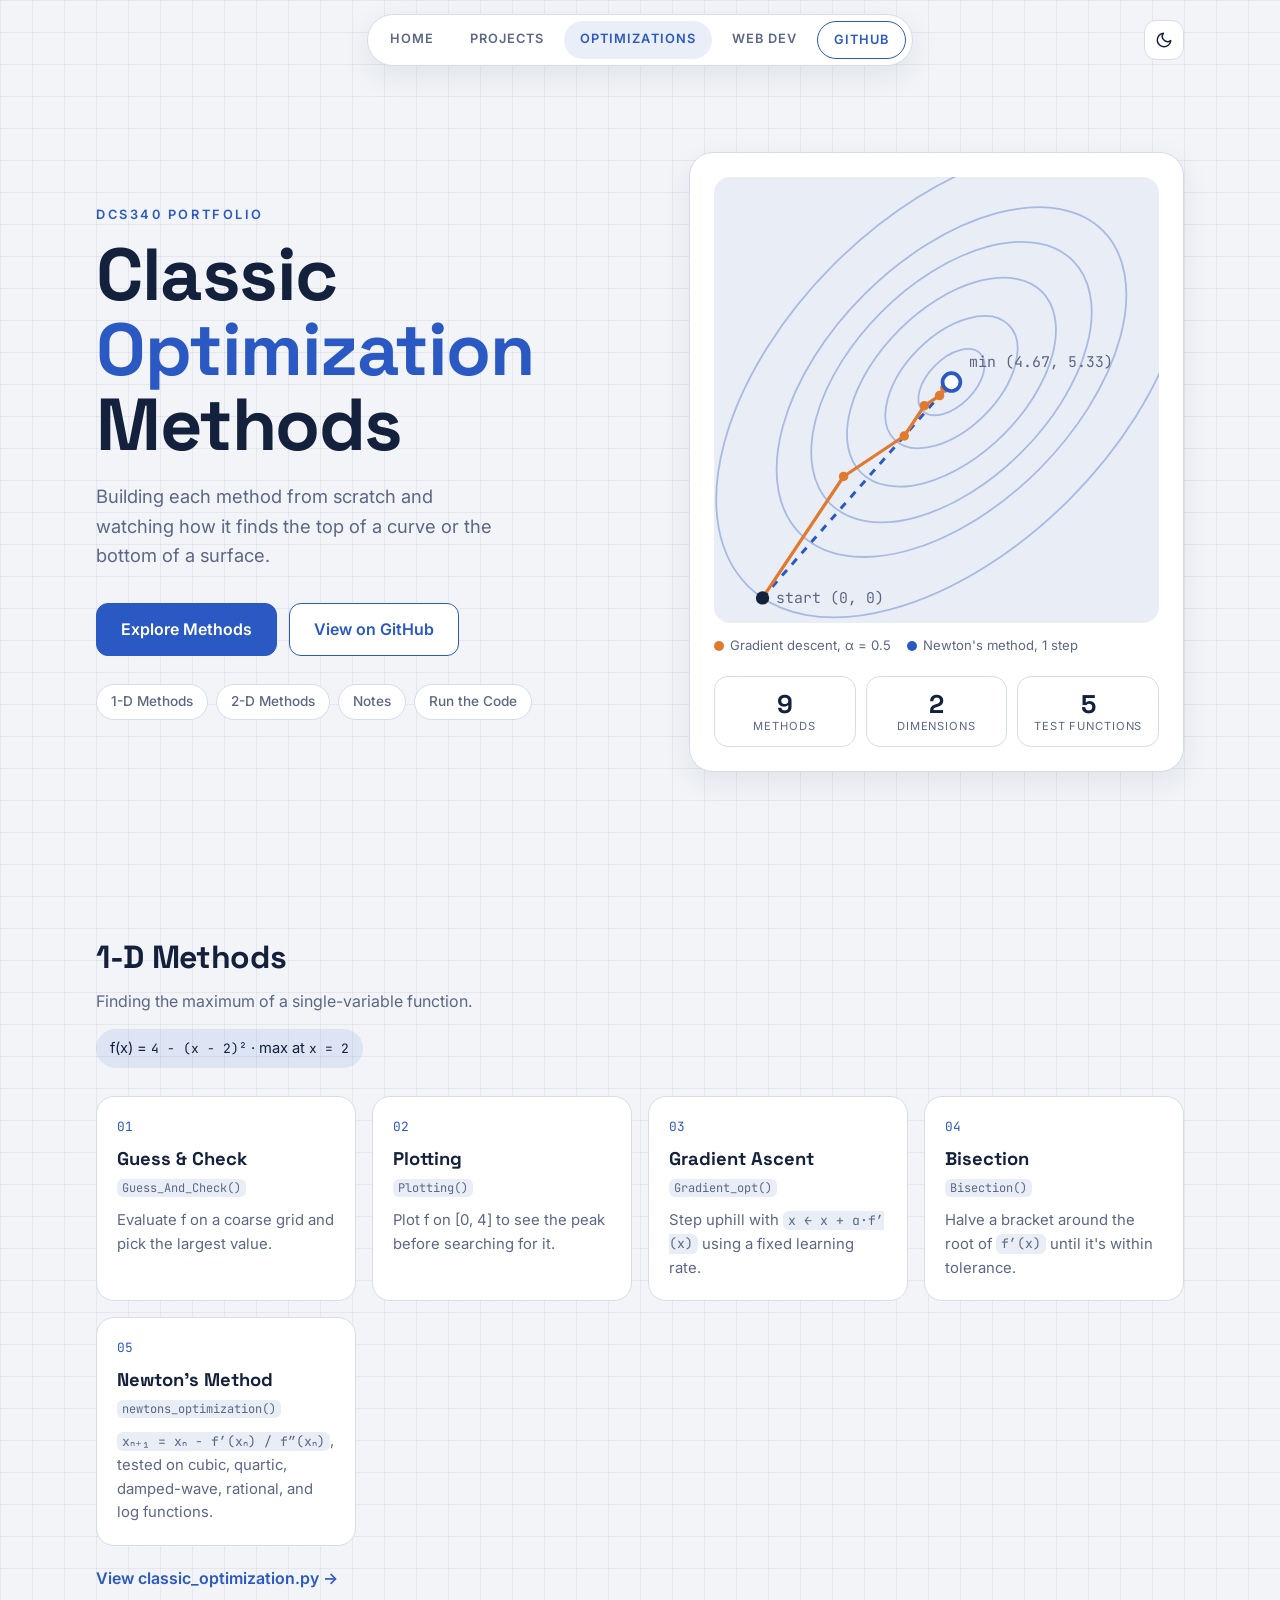
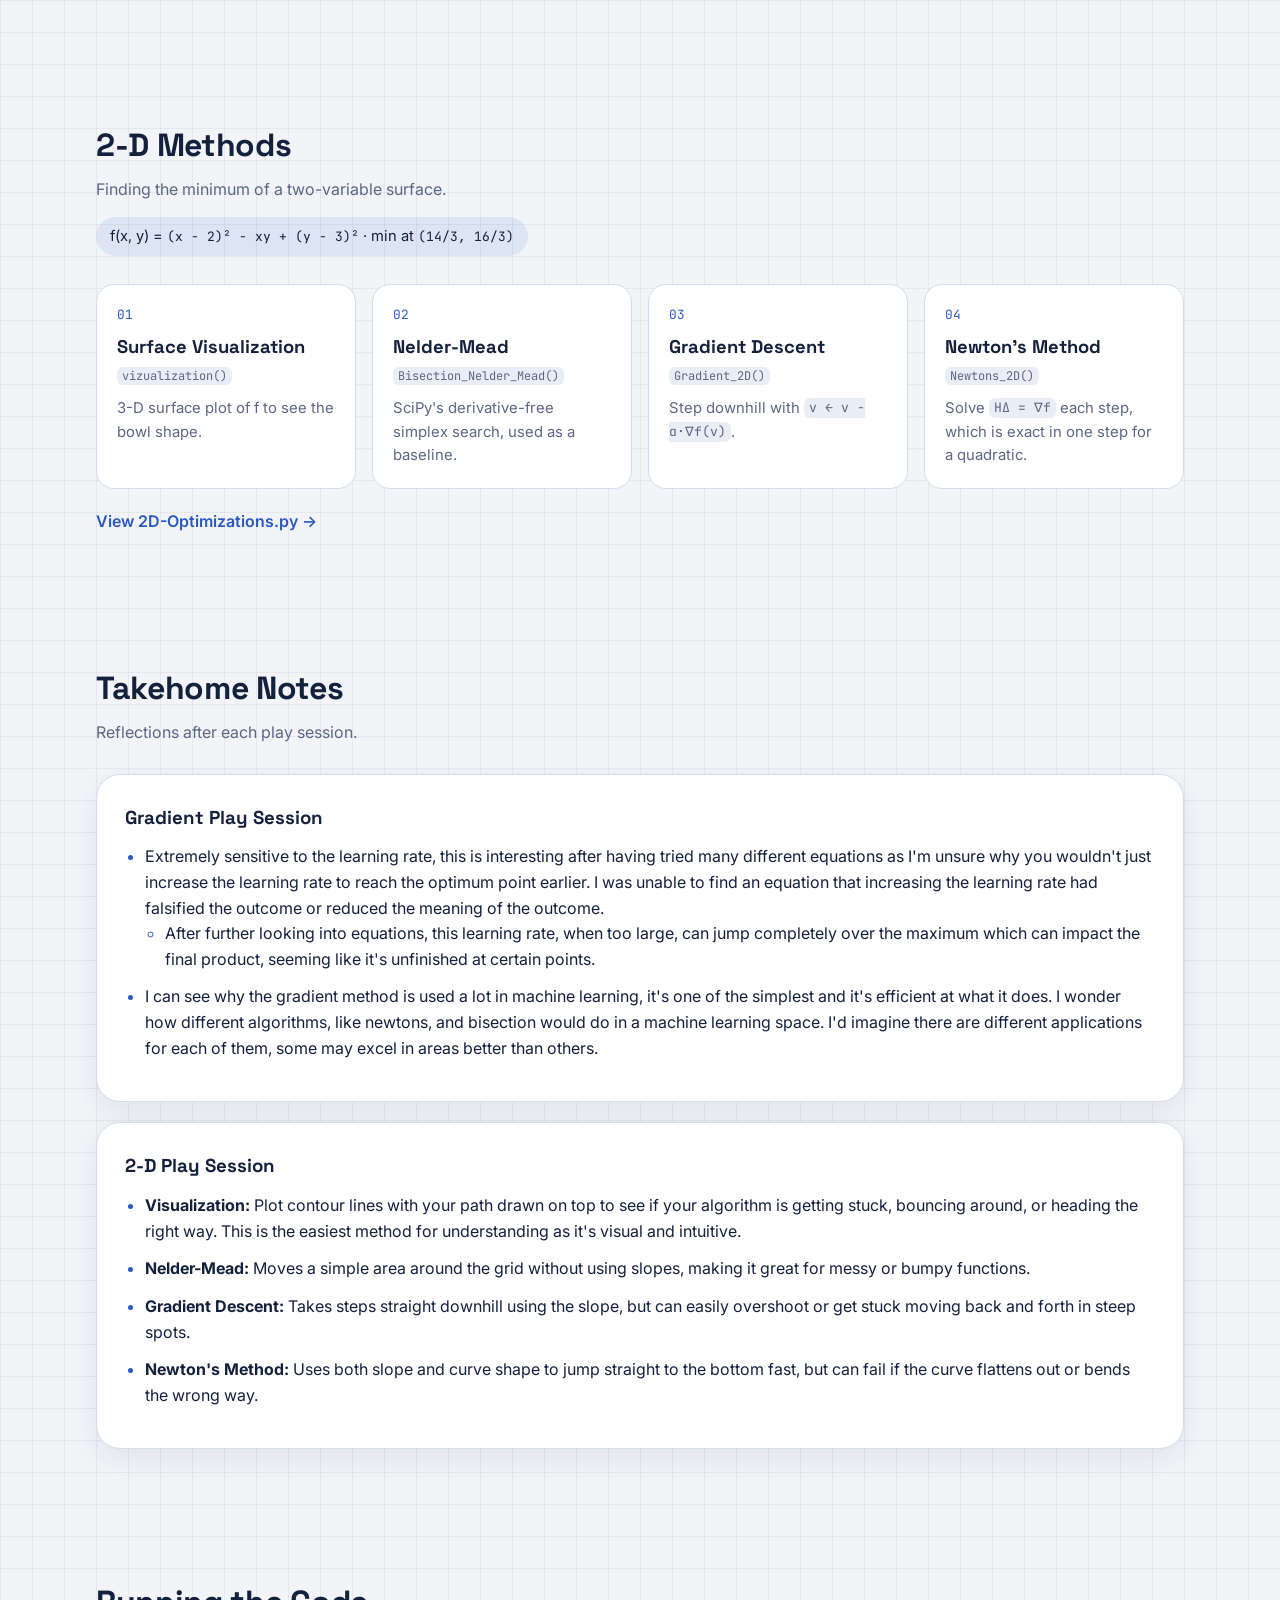
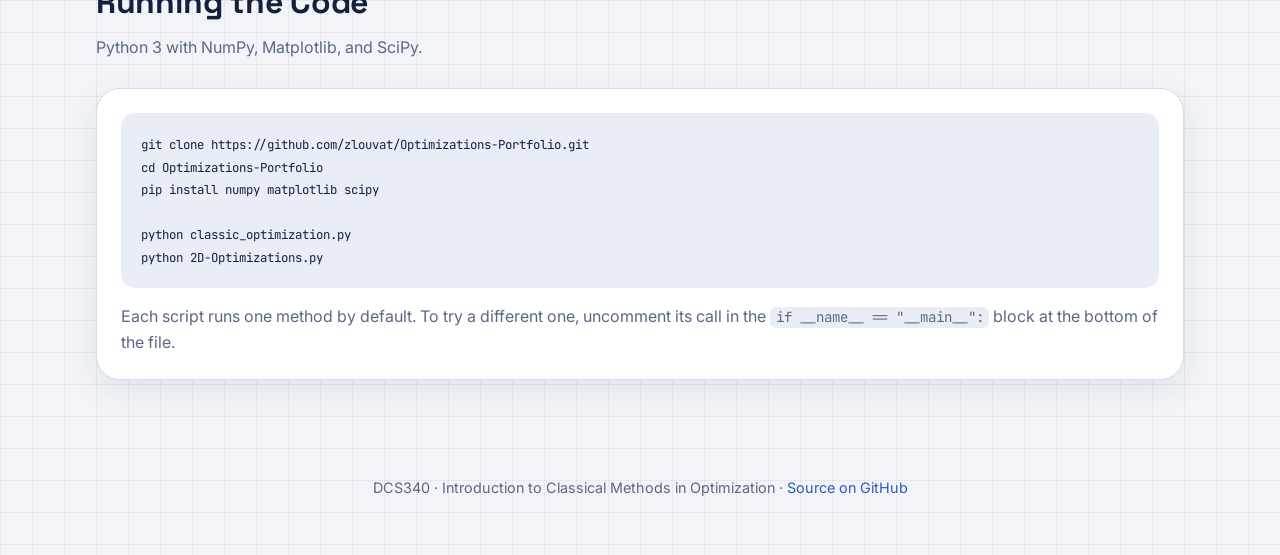
==== commit d04d8c94: "Add Web Development project page" ====
--- a/optimizations/index.html
+++ b/optimizations/index.html
@@ -29,6 +29,7 @@
           <a href="../index.html">Home</a>
           <a href="../index.html#projects">Projects</a>
           <a class="active" href="index.html">Optimizations</a>
+          <a href="../webdev/index.html">Web Dev</a>
           <a class="gh" href="https://github.com/zlouvat">GitHub</a>
         </nav>
         <button class="theme-btn" id="theme-btn" aria-label="Toggle dark mode">
--- a/style.css
+++ b/style.css
@@ -337,3 +337,70 @@
   .projects { grid-template-columns: minmax(0, 1fr); }
 }
 .notes + .notes { margin-top: 20px; }
+
+.browser {
+  border: 1px solid var(--border);
+  border-radius: 14px;
+  overflow: hidden;
+  background: var(--surface-2);
+  margin-bottom: 20px;
+}
+.browser-bar {
+  display: flex;
+  align-items: center;
+  gap: 6px;
+  padding: 10px 14px;
+  border-bottom: 1px solid var(--border);
+}
+.browser-bar i {
+  width: 10px;
+  height: 10px;
+  border-radius: 50%;
+  background: var(--border);
+}
+.browser-bar span {
+  margin-left: 10px;
+  color: var(--muted);
+  font-size: 0.78rem;
+  white-space: nowrap;
+  overflow: hidden;
+  text-overflow: ellipsis;
+}
+.browser img,
+.project .thumb img {
+  display: block;
+  width: 100%;
+  height: auto;
+  aspect-ratio: 16 / 10;
+  object-fit: cover;
+  object-position: top;
+}
+.project .thumb img { aspect-ratio: 2 / 1; }
+
+.card { display: flex; flex-direction: column; }
+.card .tag code + code { margin-left: 4px; }
+.card-link { margin-top: auto; padding-top: 14px; font-weight: 600; font-size: 0.92rem; }
+
+.quotes { display: grid; grid-template-columns: repeat(auto-fill, minmax(260px, 1fr)); gap: 16px; }
+.quote {
+  margin: 0;
+  padding: 24px;
+  background: var(--surface);
+  border: 1px solid var(--border);
+  border-left: 4px solid var(--accent);
+  border-radius: 16px;
+}
+.quote blockquote { margin: 0 0 14px; font-size: 1rem; }
+.quote figcaption {
+  color: var(--muted);
+  font-size: 0.8rem;
+  font-weight: 600;
+  letter-spacing: 0.08em;
+  text-transform: uppercase;
+}
+
+.tool-groups { display: grid; grid-template-columns: repeat(auto-fill, minmax(230px, 1fr)); gap: 16px; }
+.tool-group h3 { margin: 0 0 12px; font-family: "Space Grotesk", sans-serif; font-size: 1.05rem; }
+@media (min-width: 720px) {
+  .projects.featured { grid-template-columns: repeat(2, minmax(0, 1fr)); }
+}
